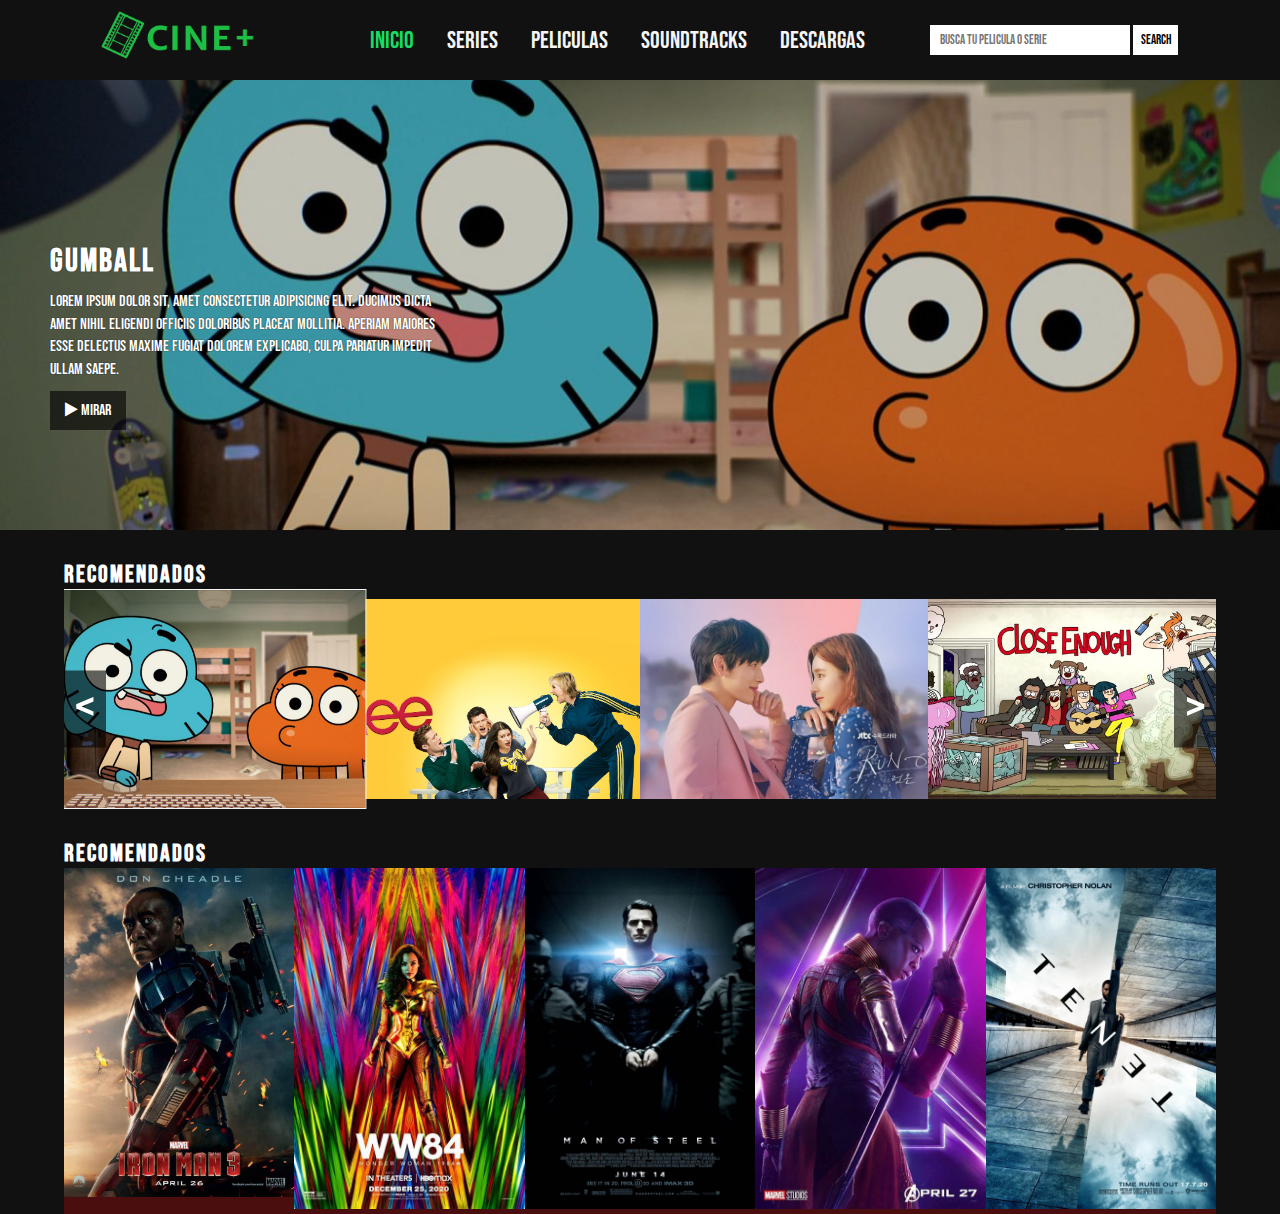
==== cartel.html @ abe7cf18 "Cartel y trailer +" ====
<!DOCTYPE html>
<html lang="en">
<head>
    <meta charset="UTF-8">
    <title>CINE+</title>
    <meta http-equiv="X-UA-Compatible" content="IE=edge">
    <meta name="viewport" content="width=device-width, initial-scale=1.0">
    <link rel="stylesheet" href="styles.css">
    <!-- libreria para iconos basicos -->
    <link rel="stylesheet" href="https://cdnjs.cloudflare.com/ajax/libs/font-awesome/4.7.0/css/font-awesome.min.css">
    <!-- fuentes de google -->
    <link rel="preconnect" href="https://fonts.gstatic.com">
    <link href="https://fonts.googleapis.com/css2?family=Bebas+Neue&display=swap" rel="stylesheet">
</head>
<body>
    <header>
        <input type="checkbox" id="chk1">
        <div class="logo">
            <h2><img src="images/Logolima.png" alt="" width=155px height=50px></h2>
        </div>
        <ul>
            <li><a href="#" class="activo">Inicio</a></li>
            <li><a href="#">Series</a></li>
            <li><a href="#">Peliculas</a></li>
            <li><a href="#">Soundtracks</a></li>
            <li><a href="#">Descargas</a></li>
            <label for="chk1" class="menu-close">
                <i class="fa fa-times" aria-hidden="true"></i>
            </label>
        </ul>
        <div class="search">
            <input type="text" name="search" id="srch"
            placeholder="Busca tu pelicula o serie">
            <button type="submit">Search</button>
        </div>
        <label for="chk1" class="menu-open">
            <i class="fa fa-bars" aria-hidden="true"></i>
        </label>
    </header>
    <section>
        <div class="container">
            <div class="slides">
                <img src="img/img1.jpg" alt="Gumball">
                <div class="content">
                    <h2>Gumball</h2>
                    <p>Lorem ipsum dolor sit, amet consectetur adipisicing elit. Ducimus dicta amet nihil eligendi officiis doloribus placeat mollitia. Aperiam maiores esse delectus maxime fugiat dolorem explicabo, culpa pariatur impedit ullam saepe.</p>
                    <a href="#">
                        <i class="fa fa-play" aria-hidden="true"></i>
                         MIRAR
                    </a>
                </div>
            </div>
            <div class="slides">
                <img src="img/img2.jpg" alt="Gumball">
                <div class="content">
                    <h2>Glee</h2>
                    <p>Lorem ipsum dolor sit, amet consectetur adipisicing elit. Ducimus dicta amet nihil eligendi officiis doloribus placeat mollitia. Aperiam maiores esse delectus maxime fugiat dolorem explicabo, culpa pariatur impedit ullam saepe.</p>
                    <a href="#">
                        <i class="fa fa-play" aria-hidden="true"></i>
                         MIRAR
                    </a>
                </div>
            </div>
            <div class="slides">
                <img src="img/img3.jpg" alt="Gumball">
                <div class="content">
                    <h2>El amor es la meta</h2>
                    <p>Lorem ipsum dolor sit, amet consectetur adipisicing elit. Ducimus dicta amet nihil eligendi officiis doloribus placeat mollitia. Aperiam maiores esse delectus maxime fugiat dolorem explicabo, culpa pariatur impedit ullam saepe.</p>
                    <a href="#">
                        <i class="fa fa-play" aria-hidden="true"></i>
                         MIRAR
                    </a>
                </div>
            </div>
            <div class="slides">
                <img src="img/img4.jpg" alt="Gumball">
                <div class="content">
                    <h2>Close Enough</h2>
                    <p>Lorem ipsum dolor sit, amet consectetur adipisicing elit. Ducimus dicta amet nihil eligendi officiis doloribus placeat mollitia. Aperiam maiores esse delectus maxime fugiat dolorem explicabo, culpa pariatur impedit ullam saepe.</p>
                    <a href="#">
                        <i class="fa fa-play" aria-hidden="true"></i>
                         MIRAR
                    </a>
                </div>
            </div>
            <div class="slides">
                <img src="img/img5.jpg" alt="Gumball">
                <div class="content">
                    <h2>Sabores de la Juventud</h2>
                    <p>Lorem ipsum dolor sit, amet consectetur adipisicing elit. Ducimus dicta amet nihil eligendi officiis doloribus placeat mollitia. Aperiam maiores esse delectus maxime fugiat dolorem explicabo, culpa pariatur impedit ullam saepe.</p>
                    <a href="#">
                        <i class="fa fa-play" aria-hidden="true"></i>
                         MIRAR
                    </a>
                </div>
            </div>
            <div class="slides">
                <img src="img/img6.jpg" alt="Gumball">
                <div class="content">
                    <h2>Demon Slayer</h2>
                    <p>Lorem ipsum dolor sit, amet consectetur adipisicing elit. Ducimus dicta amet nihil eligendi officiis doloribus placeat mollitia. Aperiam maiores esse delectus maxime fugiat dolorem explicabo, culpa pariatur impedit ullam saepe.</p>
                    <a href="#">
                        <i class="fa fa-play" aria-hidden="true"></i>
                         MIRAR
                    </a>
                </div>
            </div>
            <div class="slides">
                <img src="img/img7.jpg" alt="Gumball">
                <div class="content">
                    <h2>Fuerza Trueno</h2>
                    <p>Lorem ipsum dolor sit, amet consectetur adipisicing elit. Ducimus dicta amet nihil eligendi officiis doloribus placeat mollitia. Aperiam maiores esse delectus maxime fugiat dolorem explicabo, culpa pariatur impedit ullam saepe.</p>
                    <a href="#">
                        <i class="fa fa-play" aria-hidden="true"></i>
                         MIRAR
                    </a>
                </div>
            </div>
            <div class="slides">
                <img src="img/img8.jpg" alt="Gumball">
                <div class="content">
                    <h2>El despertar de los muertos</h2>
                    <p>Lorem ipsum dolor sit, amet consectetur adipisicing elit. Ducimus dicta amet nihil eligendi officiis doloribus placeat mollitia. Aperiam maiores esse delectus maxime fugiat dolorem explicabo, culpa pariatur impedit ullam saepe.</p>
                    <a href="#">
                        <i class="fa fa-play" aria-hidden="true"></i>
                         MIRAR
                    </a>
                </div>
            </div>
        </div>
        <!-- fila de peliculas -->
        <div class="row">
            <h2>Recomendados</h2>
            <div class="nav">
                <div class="nav-bar">
                    <div class="column active"><img src="img/img1.jpg" alt=""></div>
                    <div class="column"><img src="img/img2.jpg" alt=""></div>
                    <div class="column"><img src="img/img3.jpg" alt=""></div>
                    <div class="column"><img src="img/img4.jpg" alt=""></div>
                    <div class="column"><img src="img/img5.jpg" alt=""></div>
                    <div class="column"><img src="img/img6.jpg" alt=""></div>
                    <div class="column"><img src="img/img7.jpg" alt=""></div>
                    <div class="column"><img src="img/img8.jpg" alt=""></div>
                </div>
            </div>
            <div class="prev"><</div>
            <div class="next">></div>
        </div>
        
    </section>
    <script>
        const slides = document.querySelectorAll('.slides');
        const dots = document.querySelectorAll('.column');
        let slideIndex = 0;
        showSlide();
        function showSlide() {
            if (slideIndex > slides.length - 1){
                slideIndex = slides.length - 1;
            }
            if (slideIndex < 0){
                slideIndex = 0;
            }
            for (let i = 0; i<slides.length; i++) {
                slides[i].style.display = 'none';
            }
            for (let i = 0; i<dots.length; i++) {
                dots[i].className = dots[i].className.replace(" active", "");
            }
            slides[slideIndex].style.display ="block";
            dots[slideIndex].className += " active";
        }
        dots.forEach((item, index) => {
            item.addEventListener('click', ()=> {
                showSlide(slideIndex = index);
            });
        });
        const nav=document.querySelector('.nav');
        const prev = document.querySelector('.prev');
        const next = document.querySelector('.next');
        next.addEventListener('click', ()=> {
            nav.scrollLeft += dots[0].offsetWidth;
            showSlide(slideIndex += 1);
        });
        prev.addEventListener('click', ()=> {
            nav.scrollLeft -= dots[0].offsetWidth;
            showSlide(slideIndex -= 1);
        })
    </script>
    <section>
        <div class="row">
            <h2>Recomendados</h2>
		<div class="containers">
		<!-- div*2>lorem20-->
		<div>
			
			<a title="El hombre de hierro" href="https://www.youtube.com/watch?v=BddCj2i5pRw"><img src="rodes.jpg" style="width:100%" height="auto"/></a>
			</a>
		</div>
		<div>
			<a title="mujer maravilla" href="https://www.youtube.com/watch?v=-s-80f3v3C4"><img src="wonder3.jpg" style="width:100%" height="auto" /></a>
			</a>
		</div>
		<div>
			<a title="El hombre de acero" href="https://www.youtube.com/watch?v=BddCj2i5pRw"><img src="steel.jpg" style="width:100%" height="auto"/></a>
			</a>
		</div>
		<div>
			<a title="vengadora" href="https://www.youtube.com/watch?v=3xk11d9hjp0"><img src="kira.jpg" style="width:100%" height="auto"/></a>
			</a>
	    </div>
		<div>
			<a title="tenet" href="https://www.youtube.com/watch?v=AZGcmvrTX9M"><img src="tenet.jpg" style="width:100%" height="auto"/></a>
			</a>
	    </div>
    </div>
		

	</section>
</body>
</html>
---- styles.css ----
/* NORMALIZAR */
* {
    font-family: 'Bebas Neue', cursive;
    margin: 0;
    padding: 0;
    box-sizing: border-box;
}
body {
    min-height: 100vh;
    background: #111;
}

/* HEADER  */
header {
    width: 100%;
    min-height: 80px;
    overflow: hidden;
    display: flex;
    justify-content: space-around;
    align-items: center;
    background: #111;
    position: relative;
}
.logo {
    font-size: 2.8em;
    color: rgb(33, 148, 67);
    margin-left: 100px;
}
.logo h2{
   
    letter-spacing: 2px;
}
ul {
    flex: 2;
    text-align: right;
    margin-right: 50px;
}
ul li{
    list-style: none;
    display: inline-block;
}
ul li a{
    color: whitesmoke;
    text-decoration: none;
    padding: 10px 15px;
    font-size: 1.5rem;
}
ul li a:hover,
ul li a.activo {
    color: rgb(24, 221, 100);
}
.search {
    max-width: 250px;
    width: 100%;
    height: 30px;
    margin-right: 100px;
}
.search input{
    width: 200px;
    height: 100%;
    border: none;
    outline: none;
    padding: 0 10px;
}
.search button{
    width: 45px;
    height: 100%;
    border: none;
    cursor: pointer;
    outline: none;
    background: white;
}
.menu-close {
    color: white;
    position: absolute;
    top: 50%;
    left: 5px;
    cursor: pointer;
    font-size: 2em;
    display: none;
}
.menu-open {
    color: white;
    position: absolute;
    top: 50%;
    left: 5px;
    transform: translateY(-50%);
    cursor: pointer;
    font-size: 2em;
    display: none;
}

/* SECTION */
section {
    position: relative;
}
.container {
    width: 100%;
    height: 450px;
    overflow: hidden;
    position: relative;
}
.slides {
    width: 100%;
    height: 100%;
    position: relative;
    animation: fade 1s ease-in-out;
}
@keyframes fade {
    to {
        opacity: 1;
    }
    from {
        opacity: 0;
    }
}
.slides img{
    width: 100%;
    height: 100%;
    display: block;
    object-fit: cover;
    filter: brightness(80%);
}
.slides .content{
    position: absolute;
    left: 50px;
    bottom: 100px;
    color: white;
    max-width: 400px;
    text-shadow: 0 0 1px #000;
}
.content h2 {
    font-size: 2em;
    letter-spacing: 2px;
}
.content p {
    line-height: 1.4;
    margin: 10px 0;
}
.content a{
    display: inline-block;
    text-decoration: none;
    color: white;
    background: #0009;
    padding: 10px 15px;
}
.content a:hover {
    background: rgb(31, 197, 95);
}

.row{
    width: 90%;
    height: auto;
    margin: 0 auto;
    position: relative;
    margin-top: 30px;
}
.row h2 {
    color: white;
    letter-spacing: 2px;
}
.nav{
    width: 100%;
    height: 220px;
    overflow: hidden;
    padding: 10px 0;
    scroll-behavior: smooth;
}
.nav .nav-bar {
    width: 100%;
    height: 200px;
    display: flex;
}
.nav-bar .column {
    min-width: 25%;
    height: 100%;
    transition: 0.3s linear;
    cursor: pointer;
}
.column img {
    width: 100%;
    height: 100%;
    display: block;
    object-fit: cover;
}
.active {
    transform: scale(1.1);
    border: 1px solid whitesmoke;
}
.prev, .next {
    position: absolute;
    top: 60%;
    font-size: 3.5em;
    background: #0009;
    color: white;
    padding: 5px 10px;
    transform: translateY(-50%)
}
.next {
    right: 0;
}

@media (max-width: 1110px){
    .logo {
        margin-left: 50px;
    }
    .search {
        margin-right: 20px;
    }
    ul {
        margin-right: 10px
    }
}

@media (max-width: 960px){
    ul{
        position: fixed;
        top: 0;
        /* con esta parte lo oculatamos moviendolo todo a la izquiera */
        left: -100%;
        background: #111;
        width: 100%;
        height: 100vh;
        z-index: 99;
        padding-top: 80px;
        text-align: center;
        overflow: auto;
        transition: 0.5s linear;
    }
    ul li{
        display: block;
        padding: 20px 50px;
    }
    .menu-close, .menu-open{
        display: block;
    }
}
#chk1:checked ~ ul{
    left: 0;
}

#chk1{
    display: none;
}

@media (max-width: 760px){
    .row .nav {
        height: auto;
    }
    .nav .nav-bar {
        height: auto;
        flex-wrap: wrap;
        transition: 0.5s linear;
    }
    .column {
        width: 25%;
    }
    .prev, .next{
        display: none;
    }
}
@media (max-width: 550px){
    .search {
        position: fixed;
        top: 20px;
        z-index: 99;
        left: -100%;
        transition: translateX(-50%);
        transition: 0.5s linear;
    }
}
#chk1:checked ~ .search {
    left: 50%;
}

/* Hello There!!! trailers*/
.containers{
	display: grid;
	background-color: rgb(44, 155, 53);
	
	grid-template-columns: repeat(5, 1fr);
	gap: 10;
	grid-template-rows: minmax(100px auto);
	
}
.containers div{
	background: rgb(75, 14, 14);
	padding:1;
	
}
.containers div:hover{
	border: 3 solid rgb(58, 202, 114);
	margin: 8px;
}
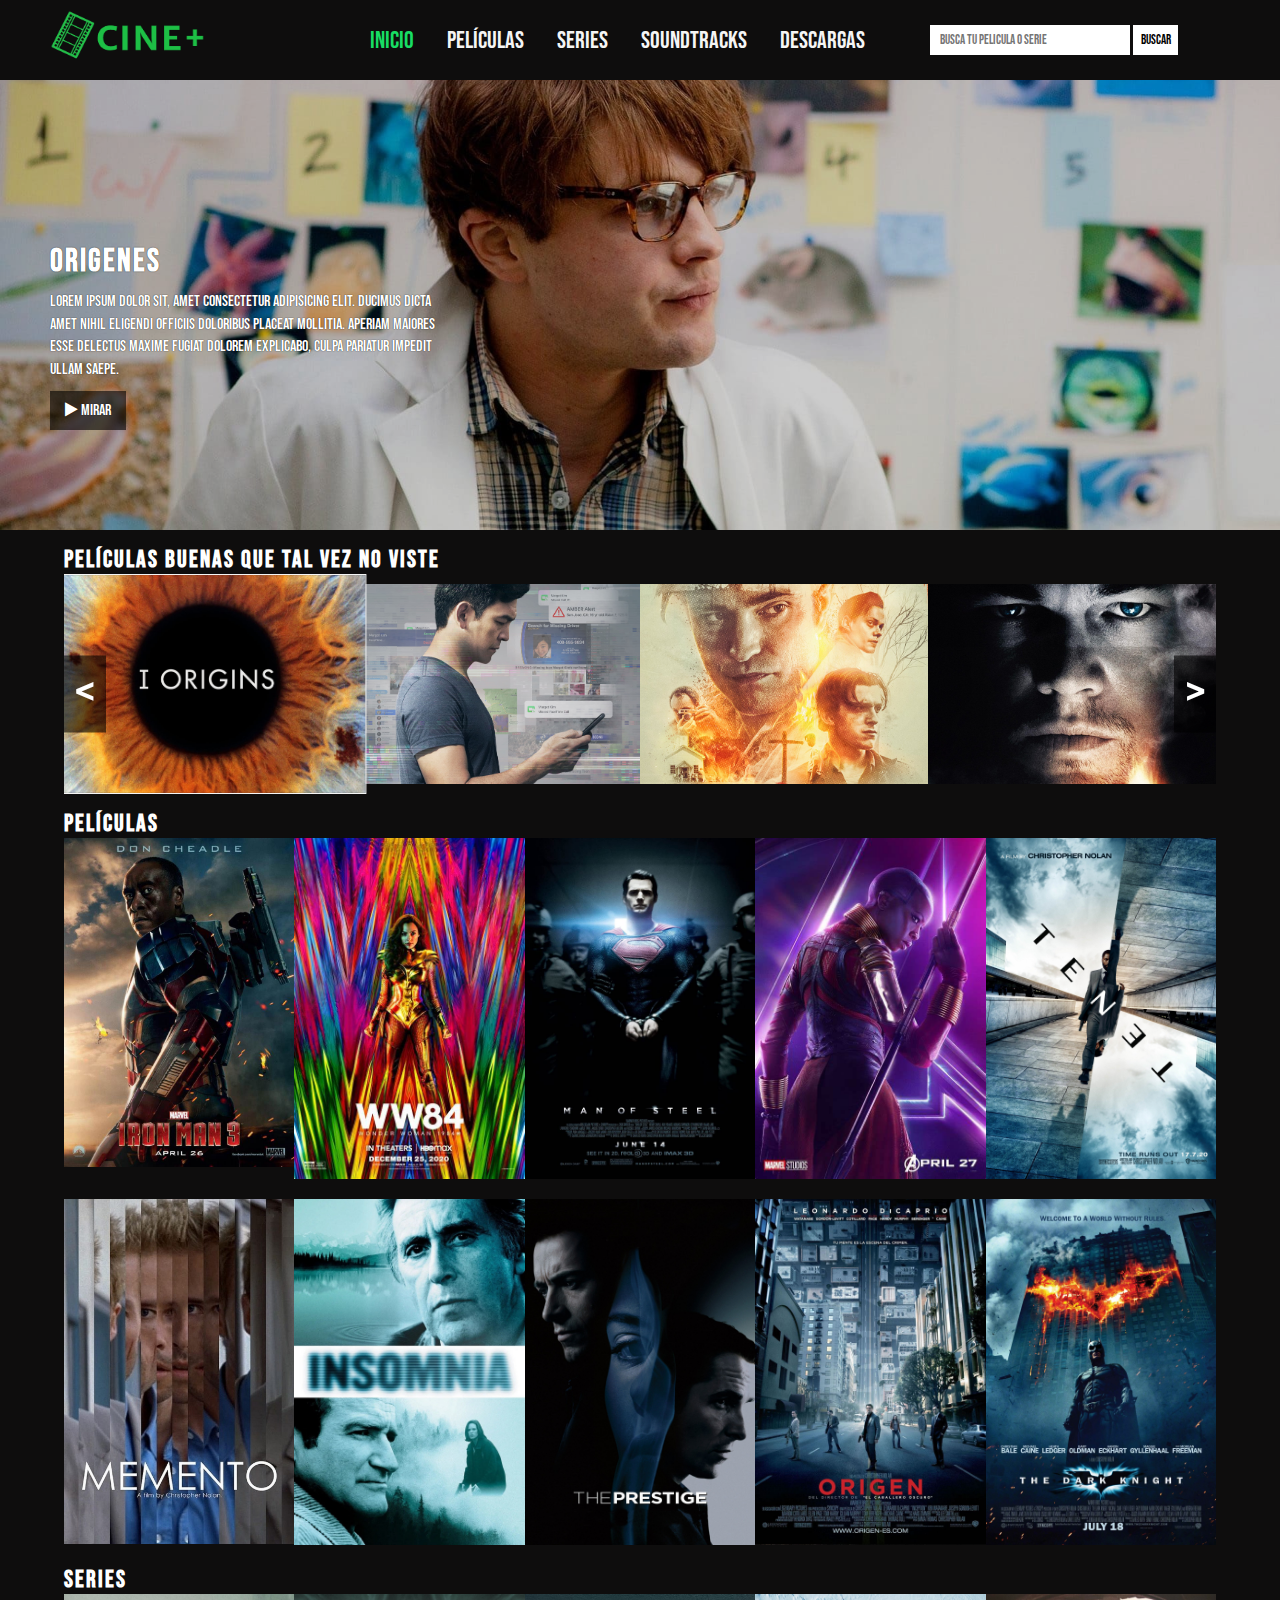
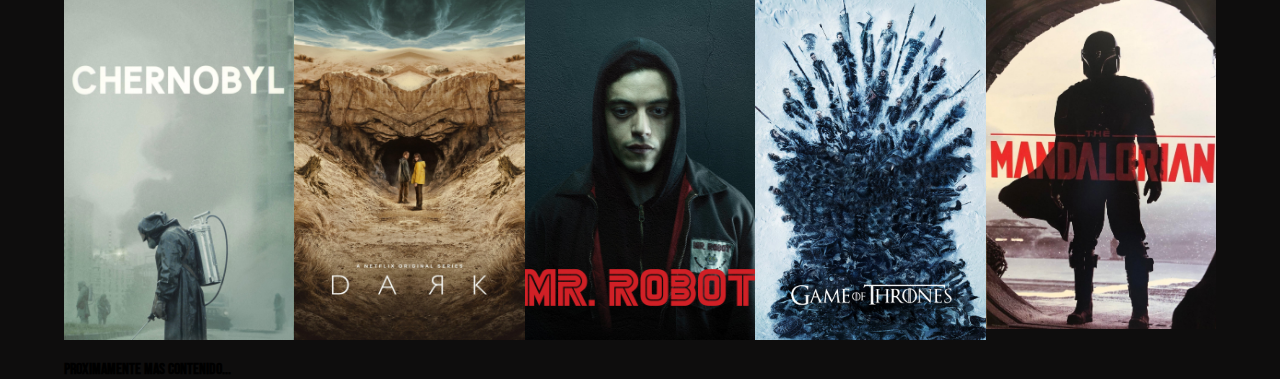
==== commit 11d8d544: "images de peliculas añadidas desde Vs" ====
--- a/cartel.html
+++ b/cartel.html
@@ -5,7 +5,7 @@
     <title>CINE+</title>
     <meta http-equiv="X-UA-Compatible" content="IE=edge">
     <meta name="viewport" content="width=device-width, initial-scale=1.0">
-    <link rel="stylesheet" href="styles.css">
+    <link rel="stylesheet" href="cartel.css">
     <!-- libreria para iconos basicos -->
     <link rel="stylesheet" href="https://cdnjs.cloudflare.com/ajax/libs/font-awesome/4.7.0/css/font-awesome.min.css">
     <!-- fuentes de google -->
@@ -20,10 +20,10 @@
         </div>
         <ul>
             <li><a href="#" class="activo">Inicio</a></li>
-            <li><a href="#">Series</a></li>
-            <li><a href="#">Peliculas</a></li>
-            <li><a href="#">Soundtracks</a></li>
-            <li><a href="#">Descargas</a></li>
+            <li><a href="#movie">Películas</a></li>
+            <li><a href="#serie">series</a></li>
+            <li><a href="#sound">Soundtracks</a></li>
+            <li><a href="#download">Descargas</a></li>
             <label for="chk1" class="menu-close">
                 <i class="fa fa-times" aria-hidden="true"></i>
             </label>
@@ -31,7 +31,7 @@
         <div class="search">
             <input type="text" name="search" id="srch"
             placeholder="Busca tu pelicula o serie">
-            <button type="submit">Search</button>
+            <button type="submit">buscar</button>
         </div>
         <label for="chk1" class="menu-open">
             <i class="fa fa-bars" aria-hidden="true"></i>
@@ -40,62 +40,62 @@
     <section>
         <div class="container">
             <div class="slides">
-                <img src="img/img1.jpg" alt="Gumball">
-                <div class="content">
-                    <h2>Gumball</h2>
-                    <p>Lorem ipsum dolor sit, amet consectetur adipisicing elit. Ducimus dicta amet nihil eligendi officiis doloribus placeat mollitia. Aperiam maiores esse delectus maxime fugiat dolorem explicabo, culpa pariatur impedit ullam saepe.</p>
-                    <a href="#">
-                        <i class="fa fa-play" aria-hidden="true"></i>
-                         MIRAR
-                    </a>
-                </div>
-            </div>
-            <div class="slides">
-                <img src="img/img2.jpg" alt="Gumball">
-                <div class="content">
-                    <h2>Glee</h2>
-                    <p>Lorem ipsum dolor sit, amet consectetur adipisicing elit. Ducimus dicta amet nihil eligendi officiis doloribus placeat mollitia. Aperiam maiores esse delectus maxime fugiat dolorem explicabo, culpa pariatur impedit ullam saepe.</p>
-                    <a href="#">
-                        <i class="fa fa-play" aria-hidden="true"></i>
-                         MIRAR
-                    </a>
-                </div>
-            </div>
-            <div class="slides">
-                <img src="img/img3.jpg" alt="Gumball">
-                <div class="content">
-                    <h2>El amor es la meta</h2>
-                    <p>Lorem ipsum dolor sit, amet consectetur adipisicing elit. Ducimus dicta amet nihil eligendi officiis doloribus placeat mollitia. Aperiam maiores esse delectus maxime fugiat dolorem explicabo, culpa pariatur impedit ullam saepe.</p>
-                    <a href="#">
-                        <i class="fa fa-play" aria-hidden="true"></i>
-                         MIRAR
-                    </a>
-                </div>
-            </div>
-            <div class="slides">
-                <img src="img/img4.jpg" alt="Gumball">
-                <div class="content">
-                    <h2>Close Enough</h2>
-                    <p>Lorem ipsum dolor sit, amet consectetur adipisicing elit. Ducimus dicta amet nihil eligendi officiis doloribus placeat mollitia. Aperiam maiores esse delectus maxime fugiat dolorem explicabo, culpa pariatur impedit ullam saepe.</p>
-                    <a href="#">
-                        <i class="fa fa-play" aria-hidden="true"></i>
-                         MIRAR
-                    </a>
-                </div>
-            </div>
-            <div class="slides">
-                <img src="img/img5.jpg" alt="Gumball">
-                <div class="content">
-                    <h2>Sabores de la Juventud</h2>
-                    <p>Lorem ipsum dolor sit, amet consectetur adipisicing elit. Ducimus dicta amet nihil eligendi officiis doloribus placeat mollitia. Aperiam maiores esse delectus maxime fugiat dolorem explicabo, culpa pariatur impedit ullam saepe.</p>
-                    <a href="#">
-                        <i class="fa fa-play" aria-hidden="true"></i>
-                         MIRAR
-                    </a>
-                </div>
-            </div>
-            <div class="slides">
-                <img src="img/img6.jpg" alt="Gumball">
+                <img src="images/ojoport.jpg" alt="">
+                <div class="content">
+                    <h2>origenes</h2>
+                    <p>Lorem ipsum dolor sit, amet consectetur adipisicing elit. Ducimus dicta amet nihil eligendi officiis doloribus placeat mollitia. Aperiam maiores esse delectus maxime fugiat dolorem explicabo, culpa pariatur impedit ullam saepe.</p>
+                    <a href="#">
+                        <i class="fa fa-play" aria-hidden="true"></i>
+                         MIRAR
+                    </a>
+                </div>
+            </div>
+            <div class="slides">
+                <img src="images/searchport.jpg" alt="">
+                <div class="content">
+                    <h2>buscando...</h2>
+                    <p>Lorem ipsum dolor sit, amet consectetur adipisicing elit. Ducimus dicta amet nihil eligendi officiis doloribus placeat mollitia. Aperiam maiores esse delectus maxime fugiat dolorem explicabo, culpa pariatur impedit ullam saepe.</p>
+                    <a href="#">
+                        <i class="fa fa-play" aria-hidden="true"></i>
+                         MIRAR
+                    </a>
+                </div>
+            </div>
+            <div class="slides">
+                <img src="images/devil.jpg" alt="EL mal a todas horas">
+                <div class="content">
+                    <h2>El mal a todas horas</h2>
+                    <p>Lorem ipsum dolor sit, amet consectetur adipisicing elit. Ducimus dicta amet nihil eligendi officiis doloribus placeat mollitia. Aperiam maiores esse delectus maxime fugiat dolorem explicabo, culpa pariatur impedit ullam saepe.</p>
+                    <a href="#">
+                        <i class="fa fa-play" aria-hidden="true"></i>
+                         MIRAR
+                    </a>
+                </div>
+            </div>
+            <div class="slides">
+                <img src="images/islaport.jpg" alt="La isla misteriosa">
+                <div class="content">
+                    <h2>Close La isla misteriosa</h2>
+                    <p>Lorem ipsum dolor sit, amet consectetur adipisicing elit. Ducimus dicta amet nihil eligendi officiis doloribus placeat mollitia. Aperiam maiores esse delectus maxime fugiat dolorem explicabo, culpa pariatur impedit ullam saepe.</p>
+                    <a href="#">
+                        <i class="fa fa-play" aria-hidden="true"></i>
+                         MIRAR
+                    </a>
+                </div>
+            </div>
+            <div class="slides">
+                <img src="images/getoutport.jpg" alt="getout">
+                <div class="content">
+                    <h2>Get out/h2>
+                    <p>Lorem ipsum dolor sit, amet consectetur adipisicing elit. Ducimus dicta amet nihil eligendi officiis doloribus placeat mollitia. Aperiam maiores esse delectus maxime fugiat dolorem explicabo, culpa pariatur impedit ullam saepe.</p>
+                    <a href="#">
+                        <i class="fa fa-play" aria-hidden="true"></i>
+                         MIRAR
+                    </a>
+                </div>
+            </div>
+            <div class="slides">
+                <img src="images/babyport.jpg" alt="Gumball">
                 <div class="content">
                     <h2>Demon Slayer</h2>
                     <p>Lorem ipsum dolor sit, amet consectetur adipisicing elit. Ducimus dicta amet nihil eligendi officiis doloribus placeat mollitia. Aperiam maiores esse delectus maxime fugiat dolorem explicabo, culpa pariatur impedit ullam saepe.</p>
@@ -106,7 +106,7 @@
                 </div>
             </div>
             <div class="slides">
-                <img src="img/img7.jpg" alt="Gumball">
+                <img src="images/knivesport.jpg" alt="Gumball">
                 <div class="content">
                     <h2>Fuerza Trueno</h2>
                     <p>Lorem ipsum dolor sit, amet consectetur adipisicing elit. Ducimus dicta amet nihil eligendi officiis doloribus placeat mollitia. Aperiam maiores esse delectus maxime fugiat dolorem explicabo, culpa pariatur impedit ullam saepe.</p>
@@ -130,16 +130,16 @@
         </div>
         <!-- fila de peliculas -->
         <div class="row">
-            <h2>Recomendados</h2>
+            <h2>películas buenas que tal vez no viste </h2>
             <div class="nav">
                 <div class="nav-bar">
-                    <div class="column active"><img src="img/img1.jpg" alt=""></div>
-                    <div class="column"><img src="img/img2.jpg" alt=""></div>
-                    <div class="column"><img src="img/img3.jpg" alt=""></div>
-                    <div class="column"><img src="img/img4.jpg" alt=""></div>
-                    <div class="column"><img src="img/img5.jpg" alt=""></div>
-                    <div class="column"><img src="img/img6.jpg" alt=""></div>
-                    <div class="column"><img src="img/img7.jpg" alt=""></div>
+                    <div class="column active"><img src="images/ojo.jpg" alt=""></div>
+                    <div class="column"><img src="images/searching.jpg" alt=""></div>
+                    <div class="column"><img src="images/devilport.jpg" alt=""></div>
+                    <div class="column"><img src="images/isla.jpg" alt=""></div>
+                    <div class="column"><img src="images/getout.jpg" alt=""></div>
+                    <div class="column"><img src="images/baby.jpg" alt=""></div>
+                    <div class="column"><img src="images/knives.jpg" alt=""></div>
                     <div class="column"><img src="img/img8.jpg" alt=""></div>
                 </div>
             </div>
@@ -188,12 +188,12 @@
     </script>
     <section>
         <div class="row">
-            <h2>Recomendados</h2>
+            <h2><a name="movie"></a>Películas</h2>
 		<div class="containers">
 		<!-- div*2>lorem20-->
 		<div>
 			
-			<a title="El hombre de hierro" href="https://www.youtube.com/watch?v=BddCj2i5pRw"><img src="rodes.jpg" style="width:100%" height="auto"/></a>
+			<a title="El hombre de hierro" href="https://www.youtube.com/watch?v=BddCj2i5pRw"><img src="rodes.jpg" style="width:100%" height="auto" /></a>
 			</a>
 		</div>
 		<div>
@@ -216,5 +216,70 @@
 		
 
 	</section>
+    <section>
+        <div class="row">
+            
+		<div class="containers">
+		<!-- div*2>lorem20-->
+		<div>
+			
+			<a title="El hombre de hierro" href="#"><img src="images/memento.jpg" style="width:100%" height="auto"/></a>
+			</a>
+		</div>
+		<div>
+			<a title="Insomnio" href="#"><img src="images/insomnia.jpg" style="width:100%" height="auto" /></a>
+			</a>
+		</div>
+		<div>
+			<a title="El hombre de acero" href="#"><img src="images/prestigio.jpg" style="width:100%" height="auto"/></a>
+			</a>
+		</div>
+		<div>
+			<a title="inception" href="#"><img src="images/inception.jpg" style="width:100%" height="auto"/></a>
+			</a>
+	    </div>
+		<div>
+			<a title="Dark Kight" href="#"><img src="images/Knight.jpg" style="width:100%" height="auto"/></a>
+			</a>
+	    </div>
+        
+    </div>
+    </div>
+   </section>
+   <section>
+    <div class="row">
+        <h2><a name="serie"></a> series</h2>
+        
+    <div class="containers">
+    <!-- div*2>lorem20-->
+    <div>
+        
+        <a title="chernobyl" href=""><img src="images/chernobyl.jpg" style="width:100%" height="auto"/></a>
+        </a>
+    </div>
+    <div>
+        <a title="dark" href=""><img src="images/dark.jpg" style="width:100%" height="auto" /></a>
+        </a>
+    </div>
+    <div>
+        <a title="Mr.robot" href=""><img src="images/robot.jpg" style="width:100%" height="auto"/></a>
+        </a>
+    </div>
+    <div>
+        <a title="GameOfThrones" href=""><img src="images/game.jpg" style="width:100%" height="auto"/></a>
+        </a>
+    </div>
+    <div>
+        <a title="The Mandalorian" href=""><img src="images/mandalor.jpg" style="width:100%" height="auto"/></a>
+        </a>
+        
+    </div>
+    
+    
+</div>
+</div>
+<div class="row">
+<h4>Proximamente mas contenido...</h4>
+</section>
 </body>
 </html>--- a/cartel.css
+++ b/cartel.css
@@ -0,0 +1,317 @@
+/* NORMALIZAR */
+* {
+    font-family: 'Bebas Neue', cursive;
+    margin: 0;
+    padding: 0;
+    box-sizing: border-box;
+}
+/* variable */
+:root {
+    --negro: rgb(14, 13, 13);
+  }
+body {
+    min-height: 100vh;
+    background: var(--negro)
+}
+
+/* HEADER  */
+header {
+    width: 100%;
+    min-height: 80px;
+    overflow: hidden;
+    display: flex;
+    justify-content: space-around;
+    align-items: center;
+    background:var(--negro);
+    position: relative;
+}
+.logo {
+    font-size: 2.8em;
+    color: rgb(33, 148, 67);
+    margin-left: 50px;
+}
+.logo h2{
+   
+    letter-spacing: 2px;
+}
+ul {
+    flex: 2;
+    text-align: right;
+    margin-right: 50px;
+}
+ul li{
+    list-style: none;
+    display: inline-block;
+}
+ul li a{
+    color: whitesmoke;
+    text-decoration: none;
+    padding: 10px 15px;
+    font-size: 1.5rem;
+}
+ul li a:hover,
+ul li a.activo {
+    color: rgb(24, 221, 100);
+}
+.search {
+    max-width: 250px;
+    width: 100%;
+    height: 30px;
+    margin-right: 100px;
+}
+.search input{
+    width: 200px;
+    height: 100%;
+    border: none;
+    outline: none;
+    padding: 0 10px;
+}
+.search button{
+    width: 45px;
+    height: 100%;
+    border: none;
+    cursor: pointer;
+    outline: none;
+    background: white;
+}
+.menu-close {
+    color: white;
+    position: absolute;
+    top: 50%;
+    left: 5px;
+    cursor: pointer;
+    font-size: 2em;
+    display: none;
+}
+.menu-open {
+    color: white;
+    position: absolute;
+    top: 50%;
+    left: 5px;
+    transform: translateY(-50%);
+    cursor: pointer;
+    font-size: 2em;
+    display: none;
+}
+
+/* SECTION */
+section {
+    position: relative;
+}
+.container {
+    width: 100%;
+    height: 450px;
+    overflow: hidden;
+    position: relative;
+}
+.slides {
+    width: 100%;
+    height: 100%;
+    position: relative;
+    animation: fade 1s ease-in-out;
+}
+@keyframes fade {
+    to {
+        opacity: 1;
+    }
+    from {
+        opacity: 0;
+    }
+}
+.slides img{
+    width: 100%;
+    height: 100%;
+    display: block;
+    object-fit: cover;
+    filter: brightness(80%);
+}
+.slides .content{
+    position: absolute;
+    left: 50px;
+    bottom: 100px;
+    color: white;
+    max-width: 400px;
+    text-shadow: 0 0 1px #000;
+}
+.content h2 {
+    font-size: 2em;
+    letter-spacing: 2px;
+}
+.content h3 {
+    font-size: 2em;
+    letter-spacing: 2px;
+}
+.content p {
+    line-height: 1.4;
+    margin: 10px 0;
+}
+.content a{
+    display: inline-block;
+    text-decoration: none;
+    color: white;
+    background: #0009;
+    padding: 10px 15px;
+}
+.content a:hover {
+    background: rgb(31, 197, 95);
+}
+
+.row{
+    width: 90%;
+    height: auto;
+    margin: 0 auto;
+    position: relative;
+    margin-top: 15px;
+}
+.rowi{
+    width: 90%;
+    height: auto;
+    margin: 0 auto;
+    position: relative;
+    margin-top: 15px;
+}
+.row h2 {
+    color: white;
+    letter-spacing: 2px;
+    margin-bottom: 0px;
+}
+.row h3 {
+    color: white;
+    letter-spacing: 2px;
+    margin-bottom: 10px;
+}
+
+
+.nav{
+    width: 100%;
+    height: 220px;
+    overflow: hidden;
+    padding: 10px 0;
+    scroll-behavior: smooth;
+}
+.nav .nav-bar {
+    width: 100%;
+    height: 200px;
+    display: flex;
+}
+.nav-bar .column {
+    min-width: 25%;
+    height: 100%;
+    transition: 0.3s linear;
+    cursor: pointer;
+}
+.column img {
+    width: 100%;
+    height: 100%;
+    display: block;
+    object-fit: cover;
+}
+.active {
+    transform: scale(1.1);
+    border: 1px solid whitesmoke;
+}
+.prev, .next {
+    position: absolute;
+    top: 60%;
+    font-size: 3.5em;
+    background: #0009;
+    color: white;
+    padding: 5px 10px;
+    transform: translateY(-50%)
+}
+.next {
+    right: 0;
+}
+
+@media (max-width: 1110px){
+    .logo {
+        margin-left: 50px;
+    }
+    .search {
+        margin-right: 20px;
+    }
+    ul {
+        margin-right: 10px
+    }
+}
+
+@media (max-width: 960px){
+    ul{
+        position: fixed;
+        top: 0;
+        /* con esta parte lo oculatamos moviendolo todo a la izquiera */
+        left: -100%;
+        background: #111;
+        width: 100%;
+        height: 100vh;
+        z-index: 99;
+        padding-top: 80px;
+        text-align: center;
+        overflow: auto;
+        transition: 0.5s linear;
+    }
+    ul li{
+        display: block;
+        padding: 20px 50px;
+    }
+    .menu-close, .menu-open{
+        display: block;
+    }
+}
+#chk1:checked ~ ul{
+    left: 0;
+}
+
+#chk1{
+    display: none;
+}
+
+@media (max-width: 760px){
+    .row .nav {
+        height: auto;
+    }
+    .nav .nav-bar {
+        height: auto;
+        flex-wrap: wrap;
+        transition: 0.5s linear;
+    }
+    .column {
+        width: 25%;
+    }
+    .prev, .next{
+        display: none;
+    }
+}
+@media (max-width: 550px){
+    .search {
+        position: fixed;
+        top: 20px;
+        z-index: 99;
+        left: -100%;
+        transition: translateX(-50%);
+        transition: 0.5s linear;
+    }
+}
+#chk1:checked ~ .search {
+    left: 50%;
+}
+
+/* Hello There!!! trailers*/
+.containers{
+	display: grid;
+	background-color: var(--negro);
+	
+	grid-template-columns: repeat(5, 1fr);
+	gap: 10;
+	grid-template-rows: minmax(100px auto);
+	
+}
+.containers div{
+	background:var(--negro);
+	padding:1;
+	
+}
+.containers div:hover{
+	border: 3 solid rgb(58, 202, 114);
+	margin: 6px;
+}
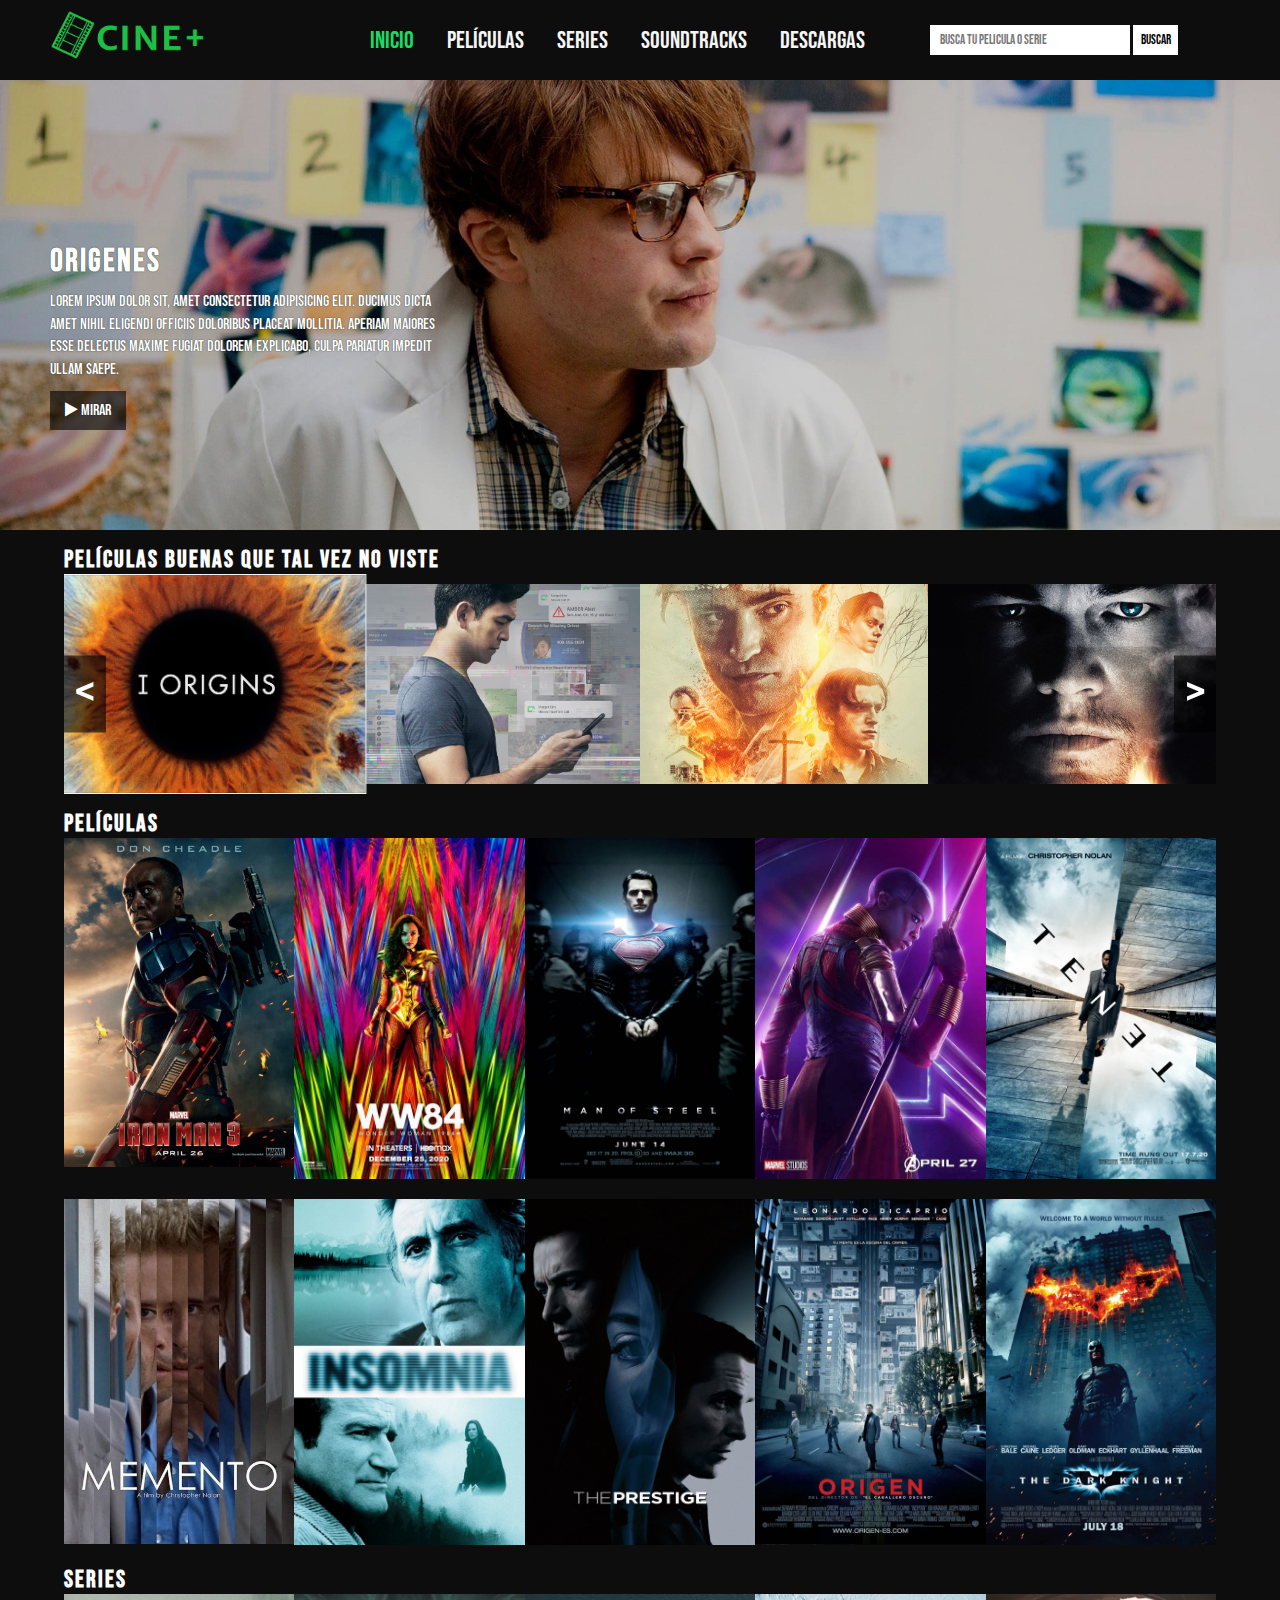
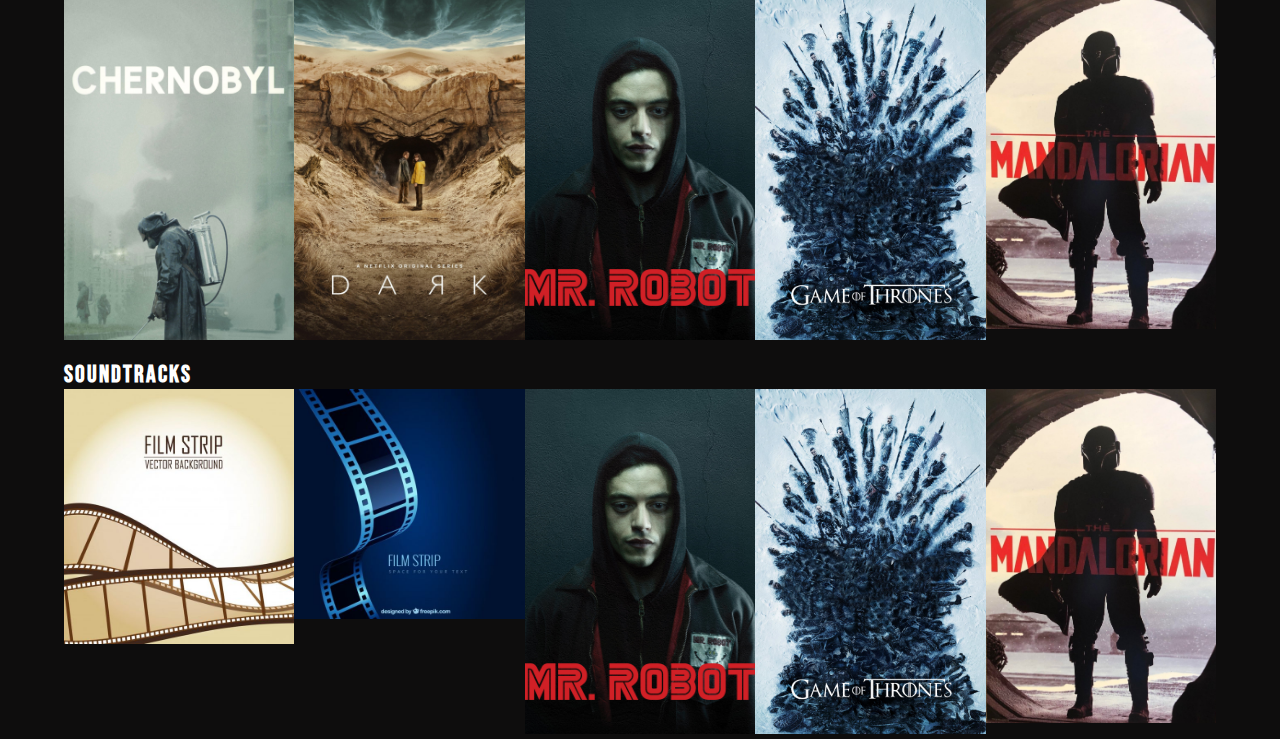
==== commit 4c4fb2a8: "añadiendo portadas BSO" ====
--- a/cartel.html
+++ b/cartel.html
@@ -86,8 +86,10 @@
             <div class="slides">
                 <img src="images/getoutport.jpg" alt="getout">
                 <div class="content">
-                    <h2>Get out/h2>
-                    <p>Lorem ipsum dolor sit, amet consectetur adipisicing elit. Ducimus dicta amet nihil eligendi officiis doloribus placeat mollitia. Aperiam maiores esse delectus maxime fugiat dolorem explicabo, culpa pariatur impedit ullam saepe.</p>
+                    <h2>Get out</h2>
+                    <p>Lorem ipsum dolor sit, amet consectetur adipisicing elit. Ducimus dicta amet
+                         nihil eligendi officiis doloribus placeat mollitia. Aperiam maiores esse delectus maxime fugiat dolorem explicabo, culpa pariatur impedit ullam saepe.</p>
+
                     <a href="#">
                         <i class="fa fa-play" aria-hidden="true"></i>
                          MIRAR
@@ -133,7 +135,7 @@
             <h2>películas buenas que tal vez no viste </h2>
             <div class="nav">
                 <div class="nav-bar">
-                    <div class="column active"><img src="images/ojo.jpg" alt=""></div>
+                    <div class="column active"><img src="images/ojo2.jpg" alt=""></div>
                     <div class="column"><img src="images/searching.jpg" alt=""></div>
                     <div class="column"><img src="images/devilport.jpg" alt=""></div>
                     <div class="column"><img src="images/isla.jpg" alt=""></div>
@@ -193,23 +195,23 @@
 		<!-- div*2>lorem20-->
 		<div>
 			
-			<a title="El hombre de hierro" href="https://www.youtube.com/watch?v=BddCj2i5pRw"><img src="rodes.jpg" style="width:100%" height="auto" /></a>
-			</a>
-		</div>
-		<div>
-			<a title="mujer maravilla" href="https://www.youtube.com/watch?v=-s-80f3v3C4"><img src="wonder3.jpg" style="width:100%" height="auto" /></a>
-			</a>
-		</div>
-		<div>
-			<a title="El hombre de acero" href="https://www.youtube.com/watch?v=BddCj2i5pRw"><img src="steel.jpg" style="width:100%" height="auto"/></a>
-			</a>
-		</div>
-		<div>
-			<a title="vengadora" href="https://www.youtube.com/watch?v=3xk11d9hjp0"><img src="kira.jpg" style="width:100%" height="auto"/></a>
+			<a title="El hombre de hierro" href=""><img src="rodes.jpg" style="width:100%" height="auto" /></a>
+			</a>
+		</div>
+		<div>
+			<a title="mujer maravilla" href=""><img src="wonder3.jpg" style="width:100%" height="auto" /></a>
+			</a>
+		</div>
+		<div>
+			<a title="El hombre de acero" href=""><img src="steel.jpg" style="width:100%" height="auto"/></a>
+			</a>
+		</div>
+		<div>
+			<a title="vengadora" href=""><img src="kira.jpg" style="width:100%" height="auto"/></a>
 			</a>
 	    </div>
 		<div>
-			<a title="tenet" href="https://www.youtube.com/watch?v=AZGcmvrTX9M"><img src="tenet.jpg" style="width:100%" height="auto"/></a>
+			<a title="tenet" href=""><img src="tenet.jpg" style="width:100%" height="auto"/></a>
 			</a>
 	    </div>
     </div>
@@ -278,8 +280,39 @@
     
 </div>
 </div>
-<div class="row">
-<h4>Proximamente mas contenido...</h4>
+</section>
+<section>
+    <div class="row">
+        <h2><a name="sound"></a> Soundtracks</h2>
+        
+    <div class="containers">
+    <!-- div*2>lorem20-->
+    <div>
+        
+        <a title="chernobyl" href=""><img src="images/relax.jpg" style="width:100%" height="auto"/></a>
+        </a>
+    </div>
+    <div>
+        <a title="dark" href=""><img src="images/blue.jpg" style="width:100%" height="auto" /></a>
+        </a>
+    </div>
+    <div>
+        <a title="Mr.robot" href=""><img src="images/robot.jpg" style="width:100%" height="auto"/></a>
+        </a>
+    </div>
+    <div>
+        <a title="GameOfThrones" href=""><img src="images/game.jpg" style="width:100%" height="auto"/></a>
+        </a>
+    </div>
+    <div>
+        <a title="The Mandalorian" href=""><img src="images/mandalor.jpg" style="width:100%" height="auto"/></a>
+        </a>
+        
+    </div>
+    
+    
+</div>
+</div>
 </section>
 </body>
 </html>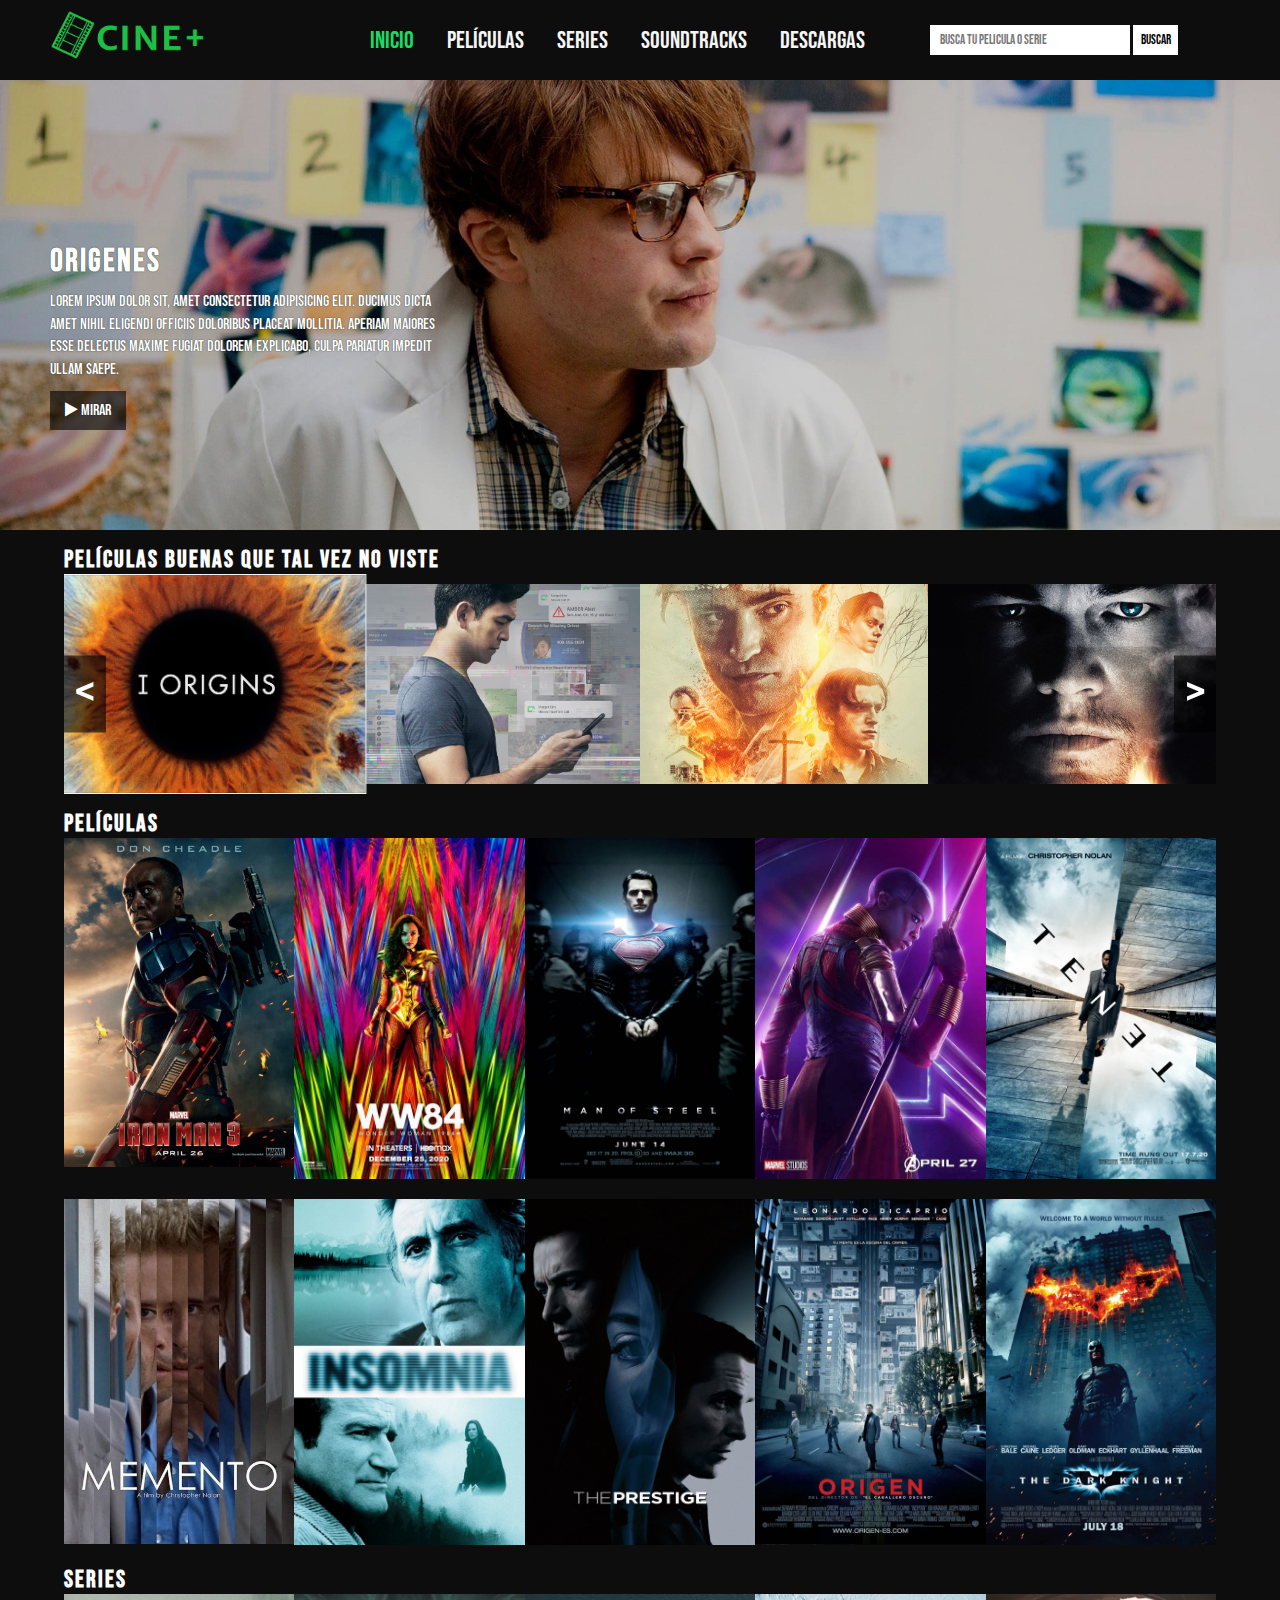
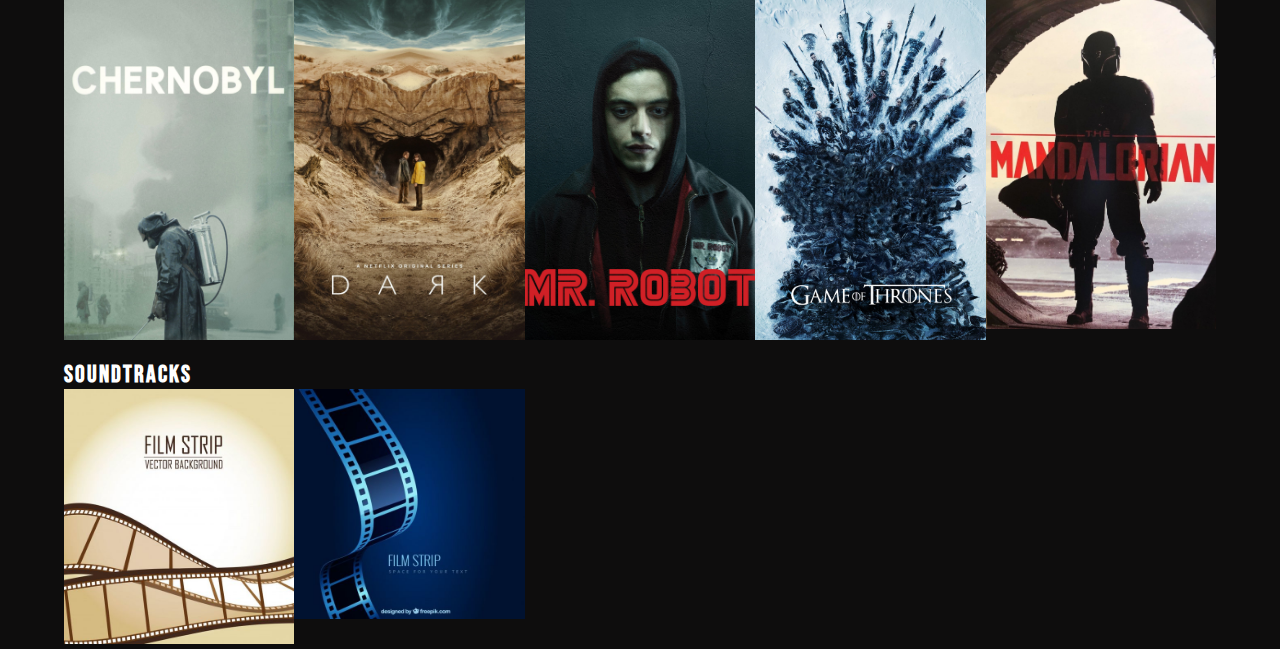
==== commit 764b4fb0: "bso" ====
--- a/cartel.html
+++ b/cartel.html
@@ -297,15 +297,15 @@
         </a>
     </div>
     <div>
-        <a title="Mr.robot" href=""><img src="images/robot.jpg" style="width:100%" height="auto"/></a>
-        </a>
-    </div>
-    <div>
-        <a title="GameOfThrones" href=""><img src="images/game.jpg" style="width:100%" height="auto"/></a>
-        </a>
-    </div>
-    <div>
-        <a title="The Mandalorian" href=""><img src="images/mandalor.jpg" style="width:100%" height="auto"/></a>
+        <a title="Mr.robot" href=""><img src="" style="width:100%" height="auto"/></a>
+        </a>
+    </div>
+    <div>
+        <a title="GameOfThrones" href=""><img src="" style="width:100%" height="auto"/></a>
+        </a>
+    </div>
+    <div>
+        <a title="The Mandalorian" href=""><img src="" style="width:100%" height="auto"/></a>
         </a>
         
     </div>
